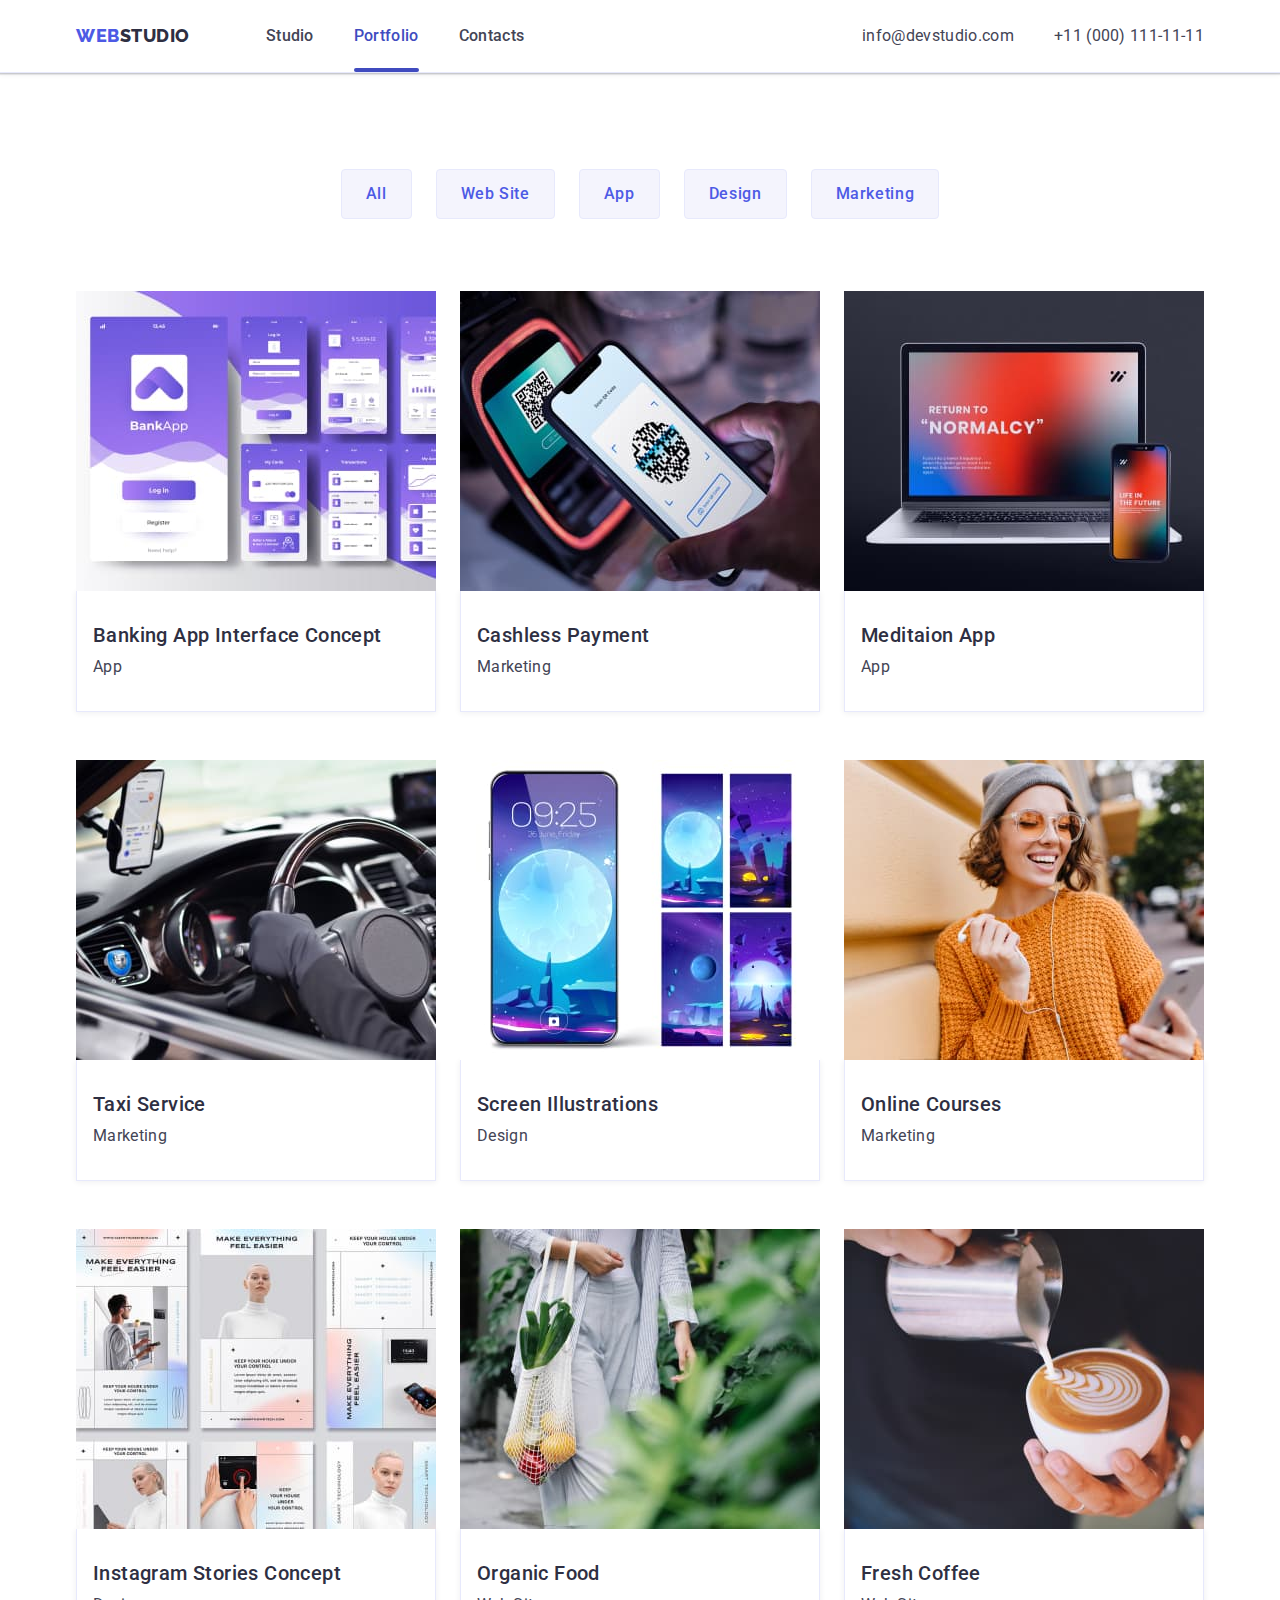
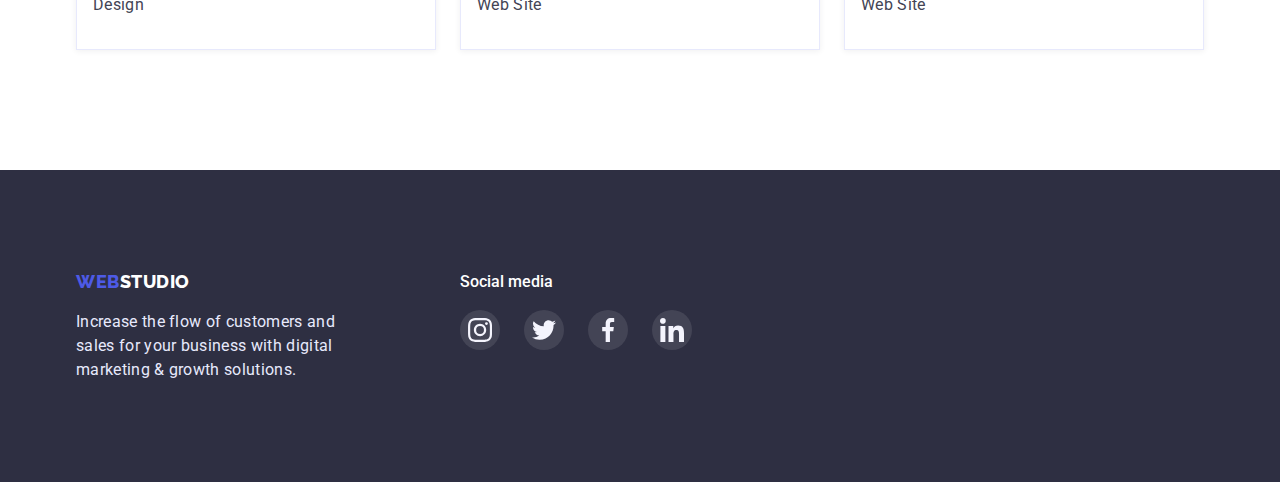
==== portfolio.html @ c46cf6c3 "Initial commit" ====
<!DOCTYPE html>
<html lang="en">
  <head>
    <meta charset="UTF-8" />
    <meta http-equiv="X-UA-Compatible" content="IE=edge" />
    <meta name="viewport" content="width=device-width, initial-scale=1.0" />
    <title>WebStudio</title>
    <!-- Fonts -->
    <link rel="preconnect" href="https://fonts.googleapis.com" />
    <link rel="preconnect" href="https://fonts.gstatic.com" crossorigin />
    <link
      href="https://fonts.googleapis.com/css2?family=Raleway:wght@800&family=Roboto:wght@400;500;700&display=swap"
      rel="stylesheet"
    />
    <!-- Modern normalize -->
    <link
      rel="stylesheet"
      href="https://cdn.jsdelivr.net/npm/modern-normalize@1.1.0/modern-normalize.min.css"
    />
    <!-- Custom styles -->
    <link rel="stylesheet" href="./css/styles.css" />
  </head>
  <body>
    <!--Header section-->
    <header class="page-header">
      <div class="container header-container">
        <nav class="page-nav">
          <a class="logo link" href="./index.html"
            ><span class="logo-part">Web</span>Studio</a
          >
          <ul class="menu list">
            <li class="menu-item">
              <a class="menu-link link" href="./index.html">Studio</a>
            </li>
            <li class="menu-item">
              <a class="menu-link current link" href="./portfolio.html"
                >Portfolio</a
              >
            </li>
            <li class="menu-item">
              <a class="menu-link link" href="">Contacts</a>
            </li>
          </ul>
        </nav>
        <address class="contacts">
          <ul class="menu-contacts list">
            <li class="menu-contact-item">
              <a class="contact-link link" href="mailto:info@devstudio.com"
                >info@devstudio.com</a
              >
            </li>
            <li class="menu-contact-item">
              <a class="contact-link link" href="tel:+110001111111"
                >+11 (000) 111-11-11</a
              >
            </li>
          </ul>
        </address>
      </div>
    </header>

    <main>
      <!-- Portfolio -->
      <section class="portfoio-section">
        <div class="container">
          <h1 class="visually-hidden">Portfolio</h1>
          <ul class="filters-list list">
            <li class="filter-item">
              <button class="filter-btn" type="button">All</button>
            </li>
            <li class="filter-item">
              <button class="filter-btn" type="button">Web Site</button>
            </li>
            <li class="filter-item">
              <button class="filter-btn" type="button">App</button>
            </li>
            <li class="filter-item">
              <button class="filter-btn" type="button">Design</button>
            </li>
            <li class="filter-item">
              <button class="filter-btn" type="button">Marketing</button>
            </li>
          </ul>
          <ul class="portfolio-list list card-set">
            <li class="portfolio-item card-set-item">
              <a class="portfolio-link link" href="">
                <div class="portfolio-img-wrapper">
                  <img
                    class="portfolio-img"
                    src="./images/portfolio/banking-app.jpg"
                    alt="banking-app"
                    width="360"
                    height="300"
                  />
                  <p class="overlay section-description">
                    14 Stylish and User-Friendly App Design Concepts · Task
                    Manager App · Calorie Tracker App · Exotic Fruit Ecommerce
                    App · Cloud Storage App 14 Stylish and User-Friendly App
                    Design Concepts · Task Manager App · Calorie Tracker App ·
                    Exotic Fruit Ecommerce App · Cloud Storage App
                  </p>
                </div>
                <div class="portfolio-wrapper">
                  <h2 class="subtitle">Banking App Interface Concept</h2>
                  <p class="section-description">App</p>
                </div>
              </a>
            </li>
            <li class="portfolio-item card-set-item">
              <a class="portfolio-link link" href="">
                <div class="portfolio-img-wrapper">
                  <img
                    class="portfolio-img"
                    src="./images/portfolio/cashless-payment.jpg"
                    alt="paypass"
                    width="360"
                    height="300"
                  />
                  <p class="overlay section-description">
                    14 Stylish and User-Friendly App Design Concepts · Task
                    Manager App · Calorie Tracker App · Exotic Fruit Ecommerce
                    App · Cloud Storage App
                  </p>
                </div>
                <div class="portfolio-wrapper">
                  <h2 class="subtitle">Cashless Payment</h2>
                  <p class="section-description">Marketing</p>
                </div>
              </a>
            </li>
            <li class="portfolio-item card-set-item">
              <a class="portfolio-link link" href="">
                <div class="portfolio-img-wrapper">
                  <img
                    class="portfolio-img"
                    src="./images/portfolio/meditaion-app.jpg"
                    alt="laptop-and-smartphone-with-inscription-return-to-normalcy"
                    width="360"
                    height="300"
                  />
                  <p class="overlay section-description">
                    14 Stylish and User-Friendly App Design Concepts · Task
                    Manager App · Calorie Tracker App · Exotic Fruit Ecommerce
                    App · Cloud Storage App
                  </p>
                </div>
                <div class="portfolio-wrapper">
                  <h2 class="subtitle">Meditaion App</h2>
                  <p class="section-description">App</p>
                </div>
              </a>
            </li>
            <li class="portfolio-item card-set-item">
              <a class="portfolio-link link" href="">
                <div class="portfolio-img-wrapper">
                  <img
                    class="portfolio-img"
                    src="./images/portfolio/taxi-service.jpg"
                    alt="hands-on-the-car-steering-wheel"
                    width="360"
                    height="300"
                  />
                  <p class="overlay section-description">
                    14 Stylish and User-Friendly App Design Concepts · Task
                    Manager App · Calorie Tracker App · Exotic Fruit Ecommerce
                    App · Cloud Storage App
                  </p>
                </div>
                <div class="portfolio-wrapper">
                  <h2 class="subtitle">Taxi Service</h2>
                  <p class="section-description">Marketing</p>
                </div>
              </a>
            </li>
            <li class="portfolio-item card-set-item">
              <a class="portfolio-link link" href="">
                <div class="portfolio-img-wrapper">
                  <img
                    class="portfolio-img"
                    src="./images/portfolio/screen-illustrations.jpg"
                    alt="smartphone-screensavers"
                    width="360"
                    height="300"
                  />
                  <p class="overlay section-description">
                    14 Stylish and User-Friendly App Design Concepts · Task
                    Manager App · Calorie Tracker App · Exotic Fruit Ecommerce
                    App · Cloud Storage App
                  </p>
                </div>
                <div class="portfolio-wrapper">
                  <h2 class="subtitle">Screen Illustrations</h2>
                  <p class="section-description">Design</p>
                </div>
              </a>
            </li>
            <li class="portfolio-item card-set-item">
              <a class="portfolio-link link" href="">
                <div class="portfolio-img-wrapper">
                  <img
                    class="portfolio-img"
                    src="./images/portfolio/online-courses.jpg"
                    alt="girl-with-a-smartphone"
                    width="360"
                    height="300"
                  />
                  <p class="overlay section-description">
                    14 Stylish and User-Friendly App Design Concepts · Task
                    Manager App · Calorie Tracker App · Exotic Fruit Ecommerce
                    App · Cloud Storage App
                  </p>
                </div>
                <div class="portfolio-wrapper">
                  <h2 class="subtitle">Online Courses</h2>
                  <p class="section-description">Marketing</p>
                </div>
              </a>
            </li>
            <li class="portfolio-item card-set-item">
              <a class="portfolio-link link" href="">
                <div class="portfolio-img-wrapper">
                  <img
                    class="portfolio-img"
                    src="./images/portfolio/instagram-stories-concept.jpg"
                    alt="instagram-stories"
                    width="360"
                    height="300"
                  />
                  <p class="overlay section-description">
                    14 Stylish and User-Friendly App Design Concepts · Task
                    Manager App · Calorie Tracker App · Exotic Fruit Ecommerce
                    App · Cloud Storage App
                  </p>
                </div>
                <div class="portfolio-wrapper">
                  <h2 class="subtitle">Instagram Stories Concept</h2>
                  <p class="section-description">Design</p>
                </div>
              </a>
            </li>
            <li class="portfolio-item card-set-item">
              <a class="portfolio-link link" href="">
                <div class="portfolio-img-wrapper">
                  <img
                    class="portfolio-img"
                    src="./images/portfolio/organic-food.jpg"
                    alt="girl-with-a-bag-of-fruit"
                    width="360"
                    height="300"
                  />
                  <p class="overlay section-description">
                    14 Stylish and User-Friendly App Design Concepts · Task
                    Manager App · Calorie Tracker App · Exotic Fruit Ecommerce
                    App · Cloud Storage App
                  </p>
                </div>
                <div class="portfolio-wrapper">
                  <h2 class="subtitle">Organic Food</h2>
                  <p class="section-description">Web Site</p>
                </div>
              </a>
            </li>
            <li class="portfolio-item card-set-item">
              <a class="portfolio-link link" href="">
                <div class="portfolio-img-wrapper">
                  <img
                    class="portfolio-img"
                    src="./images/portfolio/fresh-coffee.jpg"
                    alt="cup-of-coffee"
                    width="360"
                    height="300"
                  />
                  <p class="overlay section-description">
                    14 Stylish and User-Friendly App Design Concepts · Task
                    Manager App · Calorie Tracker App · Exotic Fruit Ecommerce
                    App · Cloud Storage App
                  </p>
                </div>
                <div class="portfolio-wrapper">
                  <h2 class="subtitle">Fresh Coffee</h2>
                  <p class="section-description">Web Site</p>
                </div>
              </a>
            </li>
          </ul>
        </div>
      </section>
    </main>

    <!--Footer section-->
    <footer class="footer-section">
      <div class="container footer-container">
        <div class="footer-block">
          <a class="logo logo-light link" href="./index.html"
            ><span class="logo-part">Web</span>Studio</a
          >
          <p
            class="section-description section-description-light footer-description"
          >
            Increase the flow of customers and sales for your business with
            digital marketing & growth solutions.
          </p>
        </div>

        <div clas="footer-block">
          <p class="footer-title">Social media</p>
          <ul class="socials list">
            <li class="socials-item">
              <a
                class="footer-link link"
                href="https://instagram.com"
                aria-label="Instagram"
                target="_blank"
                rel="noopener noreferrer"
              >
                <svg class="footer-socials-icon" width="24px" height="24px">
                  <use href="./images/icons.svg#icon-instagram"></use>
                </svg>
              </a>
            </li>
            <li class="socials-item">
              <a
                class="footer-link link"
                href="https://twitter.com"
                aria-label="Twitter"
                target="_blank"
                rel="noopener noreferrer"
              >
                <svg class="footer-socials-icon" width="24px" height="24px">
                  <use href="./images/icons.svg#icon-twitter"></use>
                </svg>
              </a>
            </li>
            <li class="socials-item">
              <a
                class="footer-link link"
                href="https://facebook.com"
                aria-label="Facebook"
                target="_blank"
                rel="noopener noreferrer"
              >
                <svg class="footer-socials-icon" width="24px" height="24px">
                  <use href="./images/icons.svg#icon-facebook"></use>
                </svg>
              </a>
            </li>
            <li class="socials-item">
              <a
                class="footer-link link"
                href="https://linkedin.com"
                aria-label="LinkedIn"
                target="_blank"
                rel="noopener noreferrer"
              >
                <svg class="footer-socials-icon" width="24px" height="24px">
                  <use href="./images/icons.svg#icon-linkedin"></use>
                </svg>
              </a>
            </li>
          </ul>
        </div>
      </div>
    </footer>
  </body>
</html>
---- css/styles.css ----
/* reset */
h1, h2, h3, h4, p {
margin: 0;
}

ul {
    margin: 0;
    padding: 0;
}

button {
    cursor: pointer;
}

img {
    display: block;
    max-width: 100%;
    height: auto;
}

.visually-hidden {
    position: absolute;
    width: 1px;
    height: 1px;
    margin: -1px;
    border: 0;
    padding: 0;

    white-space: nowrap;
    clip-path: inset(100%);
    clip: rect(0 0 0 0);
    overflow: hidden;
}

.list {
    list-style: none;
}

.link {
    text-decoration: none;
    color: currentColor;
}
/* /reset */
/* base style */
:root {
    /* Font */
    --primary-font: 'Roboto', sans-serif;
    --secondary-font: 'Raleway', sans-serif;
    /* Text color */
    --primary-slate-txt-color: #434455;
    --secondary-dark-txt-color: #2E2F42;
    --accent-ocean-txt-color: #404BBF;
    --descr-ligh-txt-color: #E7E9FC;
    --iris-brand-txt-color: #4D5AE5;
    --light-txt-color: #F4F4FD;
    --white-txt-color: #FFFFFF;
    /* Background color */
    --dark-bcg-color: #2E2F42;
    --light-bcg-color: #F4F4FD;
    --white-bcg-color: #FFFFFF;
    --iris-bcg-color: #4D5AE5;
    --ocean-bcg-color: #404BBF;
    --light-slate-color: #8E8F99;
    --footer-gray-color: rgba(255, 255, 255, 0.1);
    --footer-green-color: #31D0AA;
    --modal-bcg-color: #FCFCFC;
    --btn-light-bcg-color: #E7E9FC;
    /* Others */
    --radius: 4px;
    --indent: 24px;
    --items: 3;
    --transition-dur-func: 250ms cubic-bezier(0.4, 0, 0.2, 1);
}

body {
    font-family: var(--primary-font);
    color: var(--primary-slate-txt-color);
}

.section {
    padding-top: 120px;
    padding-bottom: 120px;
}

.container {
    width: 1158px;
    padding-left: 15px;
    padding-right: 15px;
    margin-left: auto;
    margin-right: auto;


    /* outline: 2px solid red;
    outline-offset: -2px; */
}
/* ============Components============= */
.title {
    margin-bottom: 72px;

    font-weight: 700;
    font-size: 36px;
    line-height: 1.11;
    text-align: center;
    letter-spacing: 0.02em;
    text-transform: capitalize;
    color: var(--secondary-dark-txt-color);
}

.subtitle {
    margin-bottom: 8px;

    font-weight: 500;
    font-size: 20px;
    line-height: 1.2;
    letter-spacing: 0.02em;
    color: var(--secondary-dark-txt-color);
}

.section-description {
    font-size: 16px;
    line-height: 1.5;
    letter-spacing: 0.02em;
}
/* ======Card set===== */
.card-set {
    display: flex;
    flex-wrap: wrap;
    gap: var(--indent);
}

.card-set-item {
    flex-basis: calc((100% - (var(--indent) * (var(--items) - 1))) / var(--items));
}
/* ============/Components============= */

/* ============Header============= */
.page-header {
    border-bottom: 1px solid var(--descr-ligh-txt-color);
    box-shadow: 0px 2px 1px rgba(46, 47, 66, 0.08), 0px 1px 1px rgba(46, 47, 66, 0.16), 0px 1px 6px rgba(46, 47, 66, 0.08);
}

.header-container {
    display: flex;
    
}

.page-nav {
    display: flex;
    align-items: center;
}

.logo {
    margin-right: 76px;

    font-family: 'Raleway', sans-serif;
    font-weight: 800;
    font-size: 18px;
    line-height: 1.33;
    letter-spacing: 0.03em;
    text-transform: uppercase;
    color: var(--secondary-dark-txt-color);
}
.logo-part {
    color: var(--iris-brand-txt-color);
}

.menu {
    display: flex;
    gap: 40px;
}

/* .menu-item + .menu-item {
    margin-left: 40px;
} */
.menu-link.current::after {
    content: '';
    position: absolute;
    bottom: 0;

    display: block;
    width: 100%;
    height: 4px;

    background-color: var(--ocean-bcg-color);
    border-radius: 2px;
}
.menu-link {
    position: relative;
    display: block;
    padding-top: 24px;
    padding-bottom: 24px;

    font-weight: 500;
    font-size: 16px;
    line-height: 1.5;
    letter-spacing: 0.02em; 

    transition: color var(--transition-dur-func);
}
.menu-link:hover,
.menu-link:focus {
    color: var(--accent-ocean-txt-color);
}

.menu-link.current {
    color: var(--accent-ocean-txt-color);
}

.contacts {
    margin-left: auto;
}

.menu-contacts {
    display: flex;
    gap: 40px;
}

/* .menu-contact-item + .menu-contact-item {
    margin-left: 40px;
} */

.contact-link{
    display: block;
    padding-top: 24px;
    padding-bottom: 24px;

    font-style: normal;
    font-weight: 400;
    font-size: 16px;
    line-height: 1.5;
    letter-spacing: 0.02em;
    transition: color var(--transition-dur-func);
}
.contact-link:hover,
.contact-link:focus {
    color: var(--accent-ocean-txt-color);
}
/* ============/Header============= */

/* ============Hero============= */
.hero {
    max-width: 1440px;
    margin-left: auto;
    margin-right: auto;
    text-align: center;
    padding-top: 188px;
    padding-bottom: 188px;
   

    background-color: var(--dark-bcg-color);
    background-image: linear-gradient(rgba(46, 47, 66, 0.7), rgba(46, 47, 66, 0.7)), url(../images/hero-img.jpg);
    background-repeat: no-repeat;
    background-size: cover;
    background-position: center;       
}

.main-title {
    margin-bottom: 48px;
    max-width: 496px;
    margin-left: auto;
    margin-right: auto;

    font-weight: 700;
    font-size: 56px;
    line-height: 1.07;
    letter-spacing: 0.02em;
    color: var(--white-txt-color);
}

.main-btn {
    display: inline-block;
    min-width: 169px;
    border: none;
    border-radius: var(--radius);
    padding: 16px 32px;

    font-weight: 500;
    font-size: 16px;
    line-height: 1.5;
    letter-spacing: 0.04em;
    color: var(--white-txt-color);
    background-color: var(--iris-bcg-color);
    box-shadow: 0px 4px 4px rgba(0, 0, 0, 0.15);

    transition: background-color var(--transition-dur-func);
}
.main-btn:hover,
.main-btn:focus {
    background-color: var(--ocean-bcg-color);
}
/* ============/Hero============= */

/* =========Features section=========== */
.features-list {
    --items: 4;
}
    /* display: flex;
    gap: 24px;
}

.feature-item {
    flex-basis: calc((100% - var(--indent)*(var(--items)-1)) / var(--items));
} */

.features {
    padding-bottom: 0;
}
.feature-icon-wrapper {
    display: flex;
    align-items: center;
    justify-content: center;
    margin-bottom: 8px;

    width: 264px;
    height: 112px;
    background-color: var(--light-bcg-color);
    border-radius: var(--radius);
}

/* =========/Features section=========== */

/* ======What are we doing section======= */


/* ======What are we doing section======= */

/* ============Our team section============ */
.team-wrapper {
    padding-top: 32px;
    padding-bottom: 32px;
    padding-right: 16px;
    padding-left: 16px;
    text-align: center;

    box-shadow: 0px 1px 6px rgba(46, 47, 66, 0.08), 0px 1px 1px rgba(46, 47, 66, 0.16), 0px 2px 1px rgba(46, 47, 66, 0.08);
}

.team-list {
    --items: 4;
}
.team-section {
    background-color: var(--light-bcg-color);
}

.team-item {
    background-color: var(--white-bcg-color);
}

.socials {
    margin-top: 8px;
    display: flex;
    justify-content: center;
    gap: 24px;
}

.socials-item {
    width: 40px;
    height: 40px;
}

.socials-link {
    display: flex;
    align-items: center;
    justify-content: center;

    width: 100%;
    height: 100%;
    background-color: var(--iris-bcg-color);
    border-radius: 50%;

    transition: background-color var(--transition-dur-func);
}

.socials-link:hover,
.socials-link:focus {
    background-color: var(--ocean-bcg-color);
}

.socials-icon {
    fill: var(--light-bcg-color);
}


/* ============/Our team section============ */
/* ============Customers========= */
.customers-list {
    display: flex;
    justify-content: center;
    gap: 24px;
}

.customers-item {
    width: 168px;
    height: 88px;
}

.customers-link {
    display: flex;
    justify-content: center;
    align-items: center;

    width: 100%;
    height: 100%;
    border: 1px solid var(--light-slate-color);
    border-radius: var(--radius);
    color: var(--light-slate-color);

    transition: border var(--transition-dur-func), color var(--transition-dur-func);
}

.customers-icon {
    fill: currentColor;
}

.customers-link:hover,
.contact-link:focus {
    border: 1px solid var(--ocean-bcg-color);
    color: var(--ocean-bcg-color);
}

.customers-icon {
    fill: currentColor;
}

/* ============Customers========= */

/* ==========Portfolio============= */
.portfoio-section {
    padding-top: 96px;
    padding-bottom: 120px;
}

.filters-list {
    display: flex;
    justify-content: center;
    margin-bottom: 72px;
    gap: 24px;
}

.filter-btn {
    border: 1px solid var(--descr-ligh-txt-color);
    border-radius: var(--radius);
    padding: 12px 24px;

    font-weight: 500;
    font-size: 16px;
    line-height: 1.5;
    letter-spacing: 0.04em;
    align-items: center;
    text-align: center;
    color: var(--iris-brand-txt-color);
    background-color: var(--light-bcg-color);

    transition: background-color var(--transition-dur-func), color var(--transition-dur-func), box-shadow var(--transition-dur-func);
    
}

.filter-btn:hover,
.filter-btn:focus {
    background-color: var(--ocean-bcg-color);
    color: var(--white-txt-color);
    box-shadow: 0px 3px 1px rgba(0, 0, 0, 0.1), 0px 2px 1px rgba(0, 0, 0, 0.08), 0px 2px 2px rgba(0, 0, 0, 0.12);
}

.portfolio-list {
    row-gap: 48px;
}

.portfolio-wrapper {
    padding-top: 32px;
    padding-bottom: 32px;
    padding-right: 16px;
    padding-left: 16px;

    border: 1px solid var(--descr-ligh-txt-color);
    border-top: none;
    box-shadow: 0px 1px 6px rgba(46, 47, 66, 0.08);
}

.portfolio-link {
    display: block;

    transition: border var(--transition-dur-func), box-shadow var(--transition-dur-func);
}

.portfolio-link:hover,
.portfolio-link:focus {
    display: block;
    border: 0.5px solid var(--light-bcg-color);
    border-top: none;
    box-shadow: 0px 1px 6px rgba(46, 47, 66, 0.08), 0px 1px 1px rgba(46, 47, 66, 0.16), 0px 2px 1px rgba(46, 47, 66, 0.08);
}

.portfolio-img-wrapper {
    position: relative;
    overflow: hidden;
}

.overlay {
    position: absolute;
    top: 0;
    left: 0;
    width: 100%;
    height: 100%;
    overflow: auto;
    transform: translate(0, 100%);
    transition: transform var(--transition-dur-func);

    padding: 40px 32px;
    background-color: var(--iris-bcg-color);
    color: var(--light-txt-color);
    
}

.portfolio-link:hover .overlay,
.portfolio-link:focus .overlay {
    transform: translate(0, 0);
}

/* ==========/Portfolio============= */

/* ============footer============ */
.footer-section {
    padding-top: 100px;
    padding-bottom: 100px;

    background-color: var(--dark-bcg-color);
}

.footer-container {
    display: flex;
    gap: 120px;
}

.logo-light {
    color: var(--white-txt-color);
}
.footer-description {
    max-width: 264px;
    margin-top: 16px;
}
.section-description-light {
    color: var(--descr-ligh-txt-color)
}


.footer-title {
    margin-bottom: 16px;

    font-weight: 500;
    font-size: 16px;
    line-height: 1.5;
    color: var(--white-txt-color);
}

.footer-link {
    display: flex;
    align-items: center;
    justify-content: center;

    width: 100%;
    height: 100%;
    background-color: var(--footer-gray-color);
    border-radius: 50%;
    color: var(--light-bcg-color);

    transition: background-color var(--transition-dur-func);
}

.footer-link:hover,
.footer-link:focus {
    background-color: var(--footer-green-color);
}

.footer-socials-icon {
    fill: currentColor;
}

/* ============footer============ */

/* ===============Modal window============ */
.backdrop {
    position: fixed;
    top: 0;
    left: 0;
    z-index: 100;
    width: 100%;
    height: 100%;
    background-color: rgba(46, 47, 66, 0.4);
    
    transition: opacity var(--transition-dur-func), visibility var(--transition-dur-func);
}

.backdrop.is-hidden {
    opacity: 0;
    visibility: hidden;
    pointer-events: none;
}

.backdrop.is-hidden .modal {
    transform: translate(-50%, -50%) scale(1.1);
}

.modal {
    position: absolute;
    top: 50%;
    left: 50%;

    width: 408px;
    height: 576px;
    background-color: var(--modal-bcg-color);
    box-shadow: 0px 1px 1px rgba(0, 0, 0, 0.14), 0px 1px 3px rgba(0, 0, 0, 0.12), 0px 2px 1px rgba(0, 0, 0, 0.2);
    border-radius: 4px;

    transform: translate(-50%, -50%) scale(1);
    transition: transform var(--transition-dur-func);
}

.modal-close-btn {
    position: absolute;
    top: 24px;
    right: 24px;

    display: flex;
    justify-content: center;
    align-items: center;
    padding: 0;
    width: 24px;
    height: 24px;
    background-color: var(--btn-light-bcg-color);
    border: 1px solid rgba(0, 0, 0, 0.1);
    border-radius: 50%;

    transition: background-color var(--transition-dur-func);
}

.modal-close-btn:hover,
.modal-close-btn:focus {
    background-color: var(--ocean-bcg-color);
    border: none;
    color: var(--white-txt-color);
}

.modal-close-btn-icon {
    fill: currentColor;

    transition: fill var(--transition-dur-func);
}

/* ===============/Modal window============ */
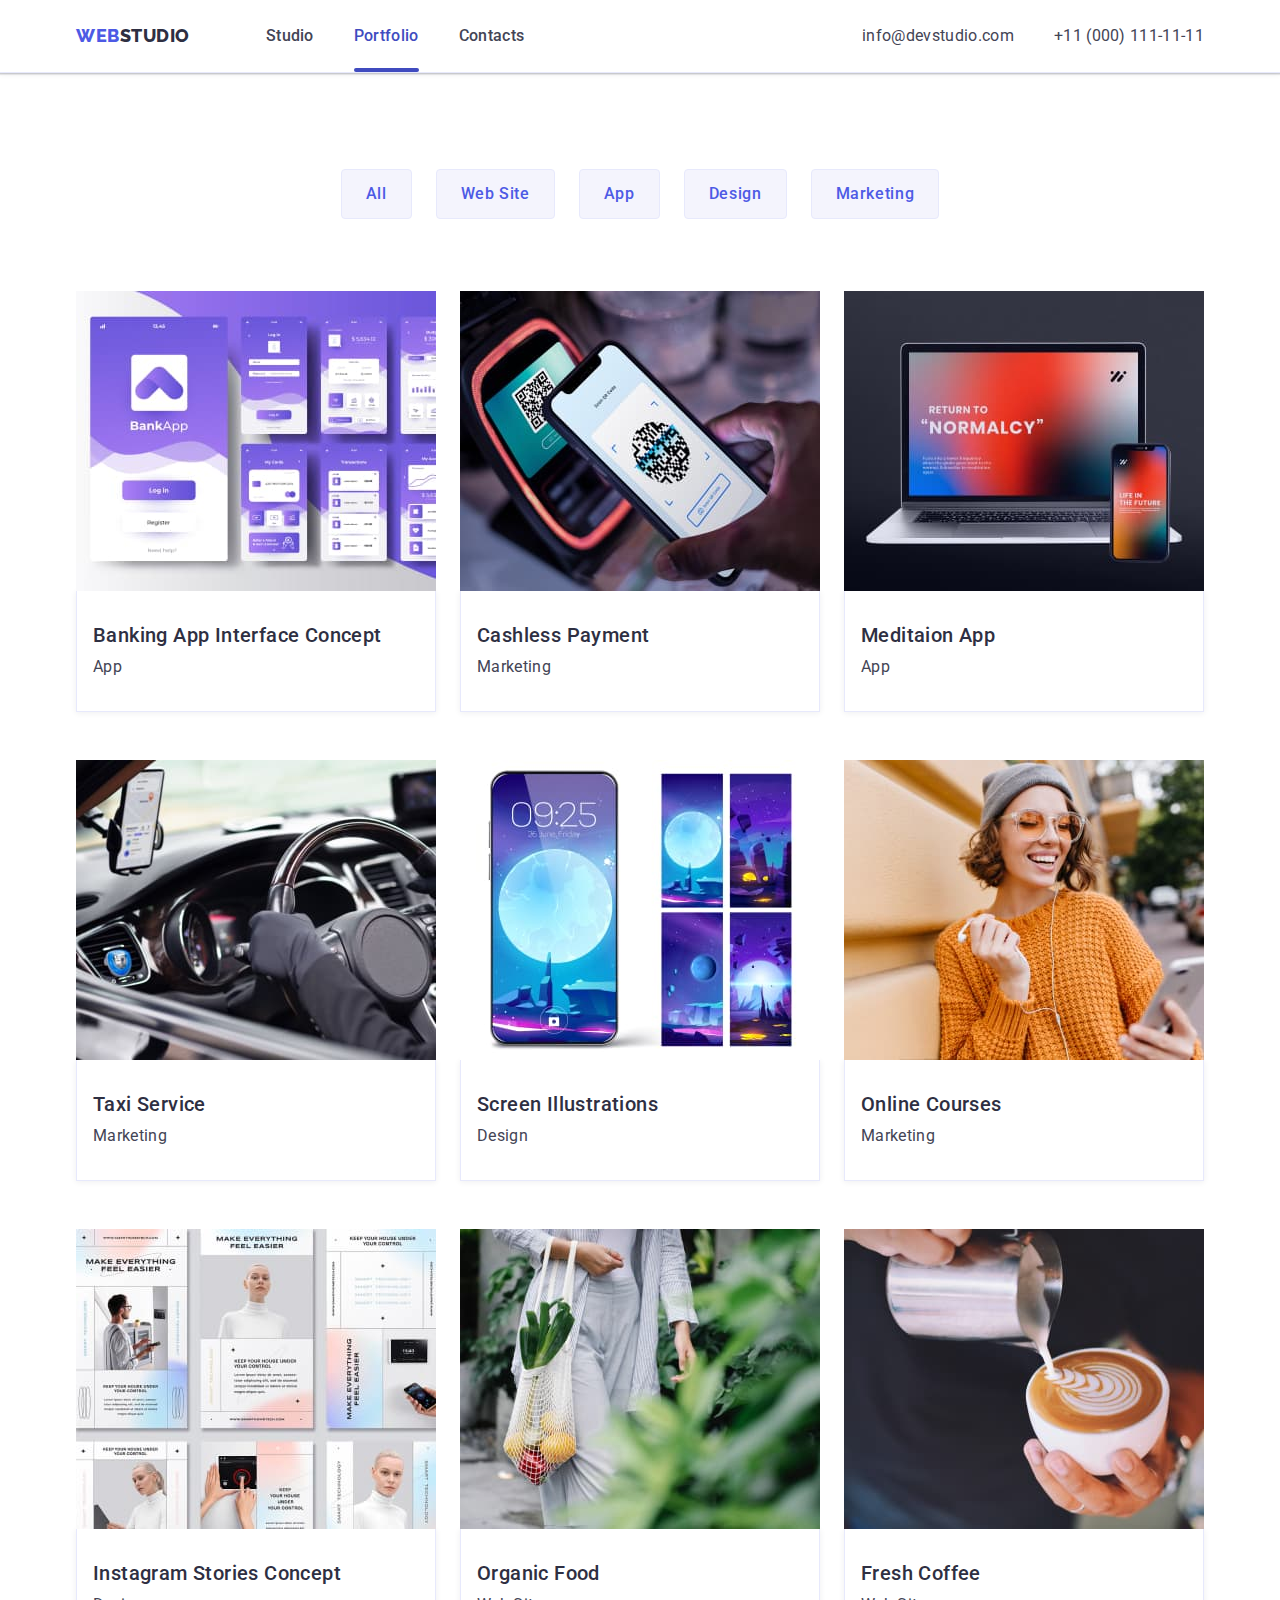
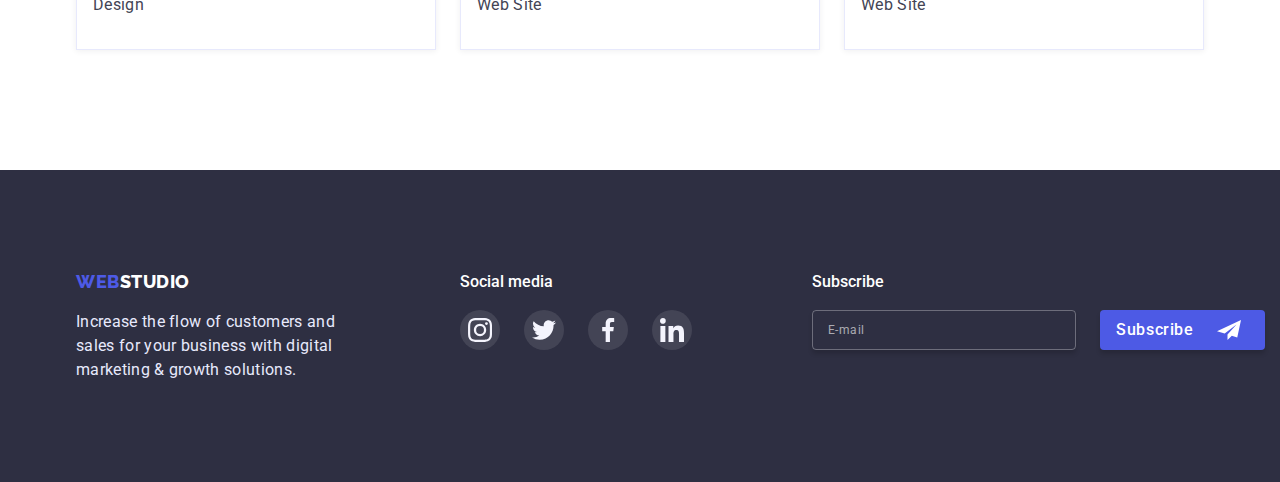
==== commit e5ac69d7: "Update portfolio.html" ====
--- a/portfolio.html
+++ b/portfolio.html
@@ -359,6 +359,22 @@
             </li>
           </ul>
         </div>
+        <div class="footer-form-group">
+          <strong class="footer-form-title footer-title">Subscribe</strong>
+          <form class="footer-form" name="footer-form" autocomplete="off">
+            <label class="footer-form-field">
+              <input
+                type="email"
+                class="footer-form-input"
+                name="user_email"
+                placeholder="exaple@gmail.com"
+                required
+              />
+              <span class="footer-form-label">E-mail</span>
+            </label>
+            <button class="footer-form-btn" type="submit">Subscribe</button>
+          </form>
+        </div>
       </div>
     </footer>
   </body>
--- a/css/styles.css
+++ b/css/styles.css
@@ -536,7 +536,7 @@
     color: var(--white-txt-color);
 }
 .footer-description {
-    max-width: 264px;
+    width: 264px;
     margin-top: 16px;
 }
 .section-description-light {
@@ -575,6 +575,109 @@
 .footer-socials-icon {
     fill: currentColor;
 }
+
+/* footer-form */
+.footer-form-title {
+    display: block;
+}
+
+.footer-form {
+    display: flex;
+    gap: 24px;
+}
+
+.footer-form-field {
+    display: block;
+    position: relative;
+}
+
+.footer-form-input {
+    width: 264px;
+    height: 40px;
+    padding: 8px 16px;
+
+    background-color: transparent;
+    border: 1px solid rgba(255, 255, 255, 0.3);
+    box-shadow: 0px 4px 4px rgba(0, 0, 0, 0.15);
+    border-radius: 4px;
+    outline: transparent;
+    color: var(--descr-ligh-txt-color);
+
+    transition: border var(--transition-dur-func);
+}
+
+.footer-form-input:focus,
+.footer-form-input:not(:placeholder-shown) {
+    border: 1px solid var(--iris-bcg-color);
+}
+
+.footer-form-input::placeholder {
+    opacity: 0;
+    transition: opasity var(--transition-dur-func) 150ms;
+    color: rgba(255, 255, 255, 0.6);
+
+}
+
+.footer-form-input:focus::placeholder {
+    opacity: 1;
+}
+
+.footer-form-label {
+    position: absolute;
+    top: 8px;
+    left: 16px;
+
+   font-size: 12px;
+   line-height: calc(24 / 12);
+   align-items: center;
+   letter-spacing: 0.04em;
+   color: rgba(255, 255, 255, 0.6);
+
+   transition: transform var(--transition-dur-func);
+}
+
+.footer-form-input:focus + .footer-form-label,
+.footer-form-input:not(:placeholder-shown) + .footer-form-label {
+    transform: translateY(-100%) scale(0.9);
+}
+
+.footer-form-btn {
+    position: relative;
+    display: flex;
+    min-width: 165px;
+    border: none;
+    border-radius: var(--radius);
+    padding-top: 8px;
+    padding-bottom: 8px;
+    padding-left: 16px;
+
+    font-weight: 500;
+    font-size: 16px;
+    line-height: 1.5;
+    letter-spacing: 0.04em;
+    color: var(--white-txt-color);
+    background-color: var(--iris-bcg-color);
+    box-shadow: 0px 4px 4px rgba(0, 0, 0, 0.15);
+    
+    transition: background-color var(--transition-dur-func);
+}
+
+.footer-form-btn:hover,
+.footer-form-btn:focus {
+    background-color: var(--ocean-bcg-color);
+}
+
+.footer-form-btn::after {
+    content: '';
+    width: 24px;
+    height: 24px;
+    background-image: url(../images/icon-send.svg);
+    position: absolute;
+    top: 8px;
+    right: 24px;
+}
+
+/* /footer-form */
 
 /* ============footer============ */
 
@@ -606,8 +709,13 @@
     top: 50%;
     left: 50%;
 
+    padding-top: 72px;
+    padding-bottom: 24px;
+    padding-left: 24px;
+    padding-right: 24px;
+
     width: 408px;
-    height: 576px;
+    min-height: 576px;
     background-color: var(--modal-bcg-color);
     box-shadow: 0px 1px 1px rgba(0, 0, 0, 0.14), 0px 1px 3px rgba(0, 0, 0, 0.12), 0px 2px 1px rgba(0, 0, 0, 0.2);
     border-radius: 4px;
@@ -647,4 +755,182 @@
     transition: fill var(--transition-dur-func);
 }
 
+
+.modal-title {
+    display: block;
+    margin-bottom: 16px;
+
+    font-weight: 500;
+    font-size: 16px;
+    line-height: 1.5;
+    text-align: center;
+    letter-spacing: 0.02em;
+    color: var(--secondary-dark-txt-color);
+}
 /* ===============/Modal window============ */
+
+/* ================Modal Form=========== */
+
+.modal-form {
+    display: flex;
+    flex-direction: column;
+}
+
+.modal-form-label {
+    margin-bottom: 8px;
+}
+
+.modal-form-input-desc {
+    display: block;
+    margin-bottom: 2px;
+
+    font-size: 12px;
+    line-height: calc(16 / 12);
+    letter-spacing: 0.04em;
+    color: var(--light-slate-color);
+}
+
+.modal-form-input-wrapper {
+    display: block;
+    position: relative;
+}
+
+.modal-form-input {
+    padding-left: 38px;
+
+    width: 100%;
+    height: 58px;
+    border: 1px solid rgba(33, 33, 33, 0.2);
+    border-radius: 4px;
+    outline: transparent;
+
+    transition: border var(--transition-dur-func);
+}
+
+.modal-form-input:focus {
+    border: 1px solid var(--iris-bcg-color);
+}
+
+.modal-form-input-icon {
+    position: absolute;
+    top: 50%;
+    left: 16px ;  
+    transform: translateY(-50%);
+    pointer-events: none;
+ 
+    fill: var(--light-slate-color);
+    transition: fill var(--transition-dur-func);
+}
+
+.modal-form-input:focus + .modal-form-input-icon {
+    fill: var(--iris-bcg-color);
+}
+
+.modal-form-message {
+    resize: none;
+    width: 100%;
+    height: 120px;
+    padding: 8px 16px;
+    border: 1px solid rgba(33, 33, 33, 0.2);
+    border-radius: 4px;
+    outline: transparent;
+
+    transition: border var(--transition-dur-func);
+}
+
+.modal-form-message::placeholder {
+    letter-spacing: 0.04em;
+    color: rgba(117, 117, 117, 0.5);
+}
+
+.modal-form-message:focus {
+    border: 1px solid var(--iris-bcg-color);
+}
+
+.modal-form-agreement {
+    display: flex;
+    align-items: center;
+    justify-content: center;
+    gap: 8px;
+    margin-bottom: 24px;
+}
+
+/* .modal-form-check-desc::before {
+    margin-right: 8px;
+
+    content: '';
+    display: block;
+    width: 16px;
+    height: 16px;
+    border: 1.25px solid #2E2F42;
+    border-radius: 2px;
+    cursor: pointer;
+} */
+
+.modal-form-checkbox {
+    appearance: none;
+    width: 16px;
+    height: 16px;
+
+    border: 1.25px solid #2E2F42;
+    border-radius: 2px;
+
+    background-image: url(../images/check.svg);
+    background-size: 0;
+    background-position: center;
+    background-repeat: no-repeat;
+
+    transition: background-color var(--transition-dur-func), border var(--transition-dur-func);
+}
+
+.modal-form-checkbox:checked {
+    background-color: var(--ocean-bcg-color);
+    border: 1.25px solid var(--ocean-bcg-color);
+    background-size: 10px 8px;
+}
+
+/* .modal-form-checkbox:focus +.modal-form-check-desc::before {
+    background-color: var(--ocean-bcg-color);
+    border: 1.25px solid var(--ocean-bcg-color);
+    background-image: url(../images/check.svg);
+    background-size: contain;
+    background-repeat: no-repeat;
+} */
+
+.modal-form-checkbox-desc {
+    font-size: 12px;
+    line-height: calc(16 / 12);
+    letter-spacing: 0.04em;
+    color: #757575;
+    user-select: none;
+}
+
+.modal-form-link {
+    color: var(--iris-brand-txt-color);
+}
+
+.modal-form-btn {
+    display: inline-block;
+    align-self: center;
+    min-width: 169px;
+    border: none;
+    border-radius: var(--radius);
+    padding: 16px 32px;
+
+    font-weight: 500;
+    font-size: 16px;
+    line-height: 1.5;
+    letter-spacing: 0.04em;
+    color: var(--white-txt-color);
+    background-color: var(--iris-bcg-color);
+    box-shadow: 0px 4px 4px rgba(0, 0, 0, 0.15);
+
+    transition: background-color var(--transition-dur-func);
+}
+
+.modal-form-btn:hover,
+.modal-form-btn:focus {
+    background-color: var(--ocean-bcg-color);
+}   
+
+/* ================/Modal Form=========== */
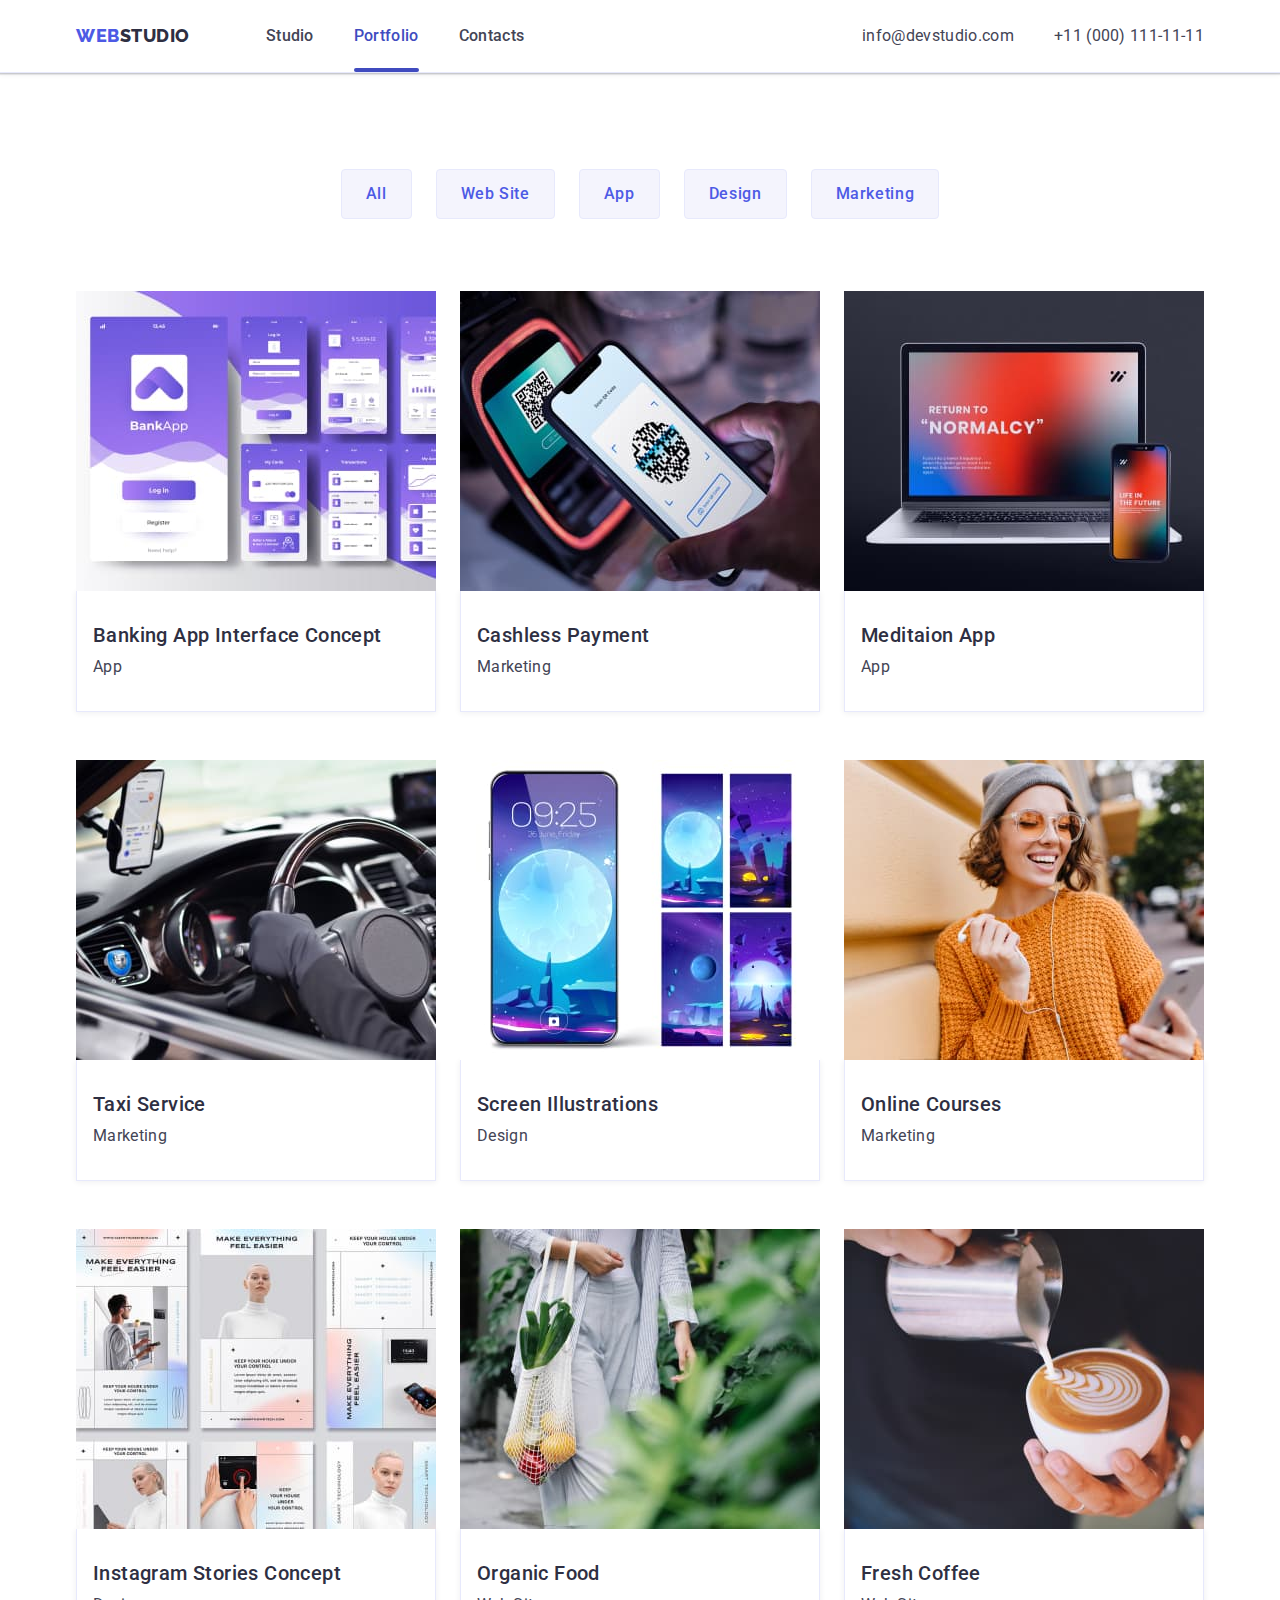
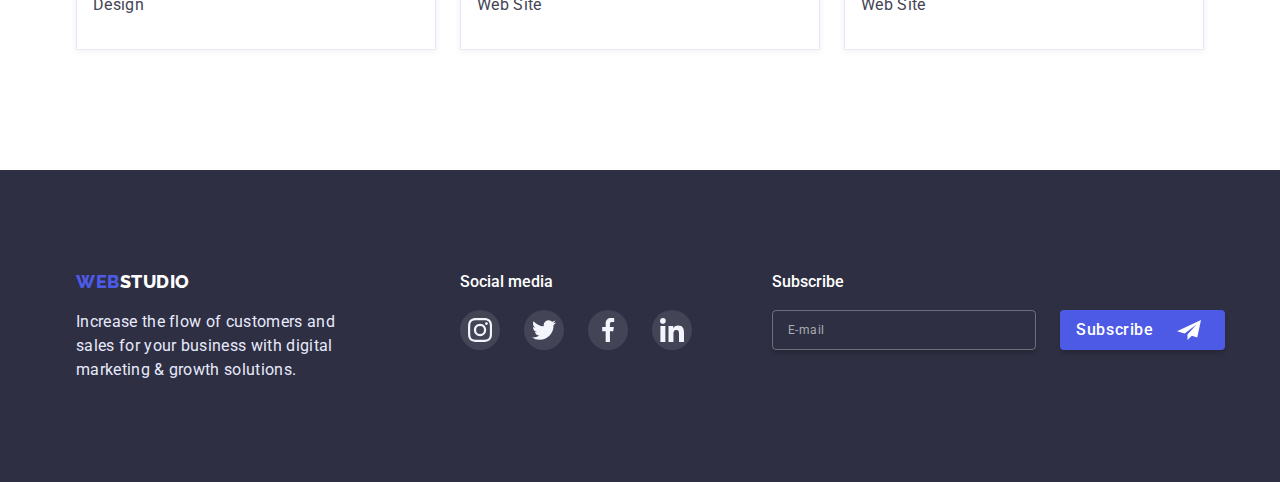
==== commit 38a89b2d: "final" ====
--- a/portfolio.html
+++ b/portfolio.html
@@ -290,74 +290,75 @@
     <!--Footer section-->
     <footer class="footer-section">
       <div class="container footer-container">
-        <div class="footer-block">
-          <a class="logo logo-light link" href="./index.html"
-            ><span class="logo-part">Web</span>Studio</a
-          >
-          <p
-            class="section-description section-description-light footer-description"
-          >
-            Increase the flow of customers and sales for your business with
-            digital marketing & growth solutions.
-          </p>
-        </div>
-
-        <div clas="footer-block">
-          <p class="footer-title">Social media</p>
-          <ul class="socials list">
-            <li class="socials-item">
-              <a
-                class="footer-link link"
-                href="https://instagram.com"
-                aria-label="Instagram"
-                target="_blank"
-                rel="noopener noreferrer"
-              >
-                <svg class="footer-socials-icon" width="24px" height="24px">
-                  <use href="./images/icons.svg#icon-instagram"></use>
-                </svg>
-              </a>
-            </li>
-            <li class="socials-item">
-              <a
-                class="footer-link link"
-                href="https://twitter.com"
-                aria-label="Twitter"
-                target="_blank"
-                rel="noopener noreferrer"
-              >
-                <svg class="footer-socials-icon" width="24px" height="24px">
-                  <use href="./images/icons.svg#icon-twitter"></use>
-                </svg>
-              </a>
-            </li>
-            <li class="socials-item">
-              <a
-                class="footer-link link"
-                href="https://facebook.com"
-                aria-label="Facebook"
-                target="_blank"
-                rel="noopener noreferrer"
-              >
-                <svg class="footer-socials-icon" width="24px" height="24px">
-                  <use href="./images/icons.svg#icon-facebook"></use>
-                </svg>
-              </a>
-            </li>
-            <li class="socials-item">
-              <a
-                class="footer-link link"
-                href="https://linkedin.com"
-                aria-label="LinkedIn"
-                target="_blank"
-                rel="noopener noreferrer"
-              >
-                <svg class="footer-socials-icon" width="24px" height="24px">
-                  <use href="./images/icons.svg#icon-linkedin"></use>
-                </svg>
-              </a>
-            </li>
-          </ul>
+        <div class="footer-two-block-wrap">
+          <div class="footer-block">
+            <a class="logo logo-light link" href="./index.html"
+              ><span class="logo-part">Web</span>Studio</a
+            >
+            <p
+              class="section-description section-description-light footer-description"
+            >
+              Increase the flow of customers and sales for your business with
+              digital marketing & growth solutions.
+            </p>
+          </div>
+          <div clas="footer-block">
+            <p class="footer-title">Social media</p>
+            <ul class="socials list">
+              <li class="socials-item">
+                <a
+                  class="footer-link link"
+                  href="https://instagram.com"
+                  aria-label="Instagram"
+                  target="_blank"
+                  rel="noopener noreferrer"
+                >
+                  <svg class="footer-socials-icon" width="24px" height="24px">
+                    <use href="./images/icons.svg#icon-instagram"></use>
+                  </svg>
+                </a>
+              </li>
+              <li class="socials-item">
+                <a
+                  class="footer-link link"
+                  href="https://twitter.com"
+                  aria-label="Twitter"
+                  target="_blank"
+                  rel="noopener noreferrer"
+                >
+                  <svg class="footer-socials-icon" width="24px" height="24px">
+                    <use href="./images/icons.svg#icon-twitter"></use>
+                  </svg>
+                </a>
+              </li>
+              <li class="socials-item">
+                <a
+                  class="footer-link link"
+                  href="https://facebook.com"
+                  aria-label="Facebook"
+                  target="_blank"
+                  rel="noopener noreferrer"
+                >
+                  <svg class="footer-socials-icon" width="24px" height="24px">
+                    <use href="./images/icons.svg#icon-facebook"></use>
+                  </svg>
+                </a>
+              </li>
+              <li class="socials-item">
+                <a
+                  class="footer-link link"
+                  href="https://linkedin.com"
+                  aria-label="LinkedIn"
+                  target="_blank"
+                  rel="noopener noreferrer"
+                >
+                  <svg class="footer-socials-icon" width="24px" height="24px">
+                    <use href="./images/icons.svg#icon-linkedin"></use>
+                  </svg>
+                </a>
+              </li>
+            </ul>
+          </div>
         </div>
         <div class="footer-form-group">
           <strong class="footer-form-title footer-title">Subscribe</strong>
--- a/css/styles.css
+++ b/css/styles.css
@@ -529,6 +529,11 @@
 
 .footer-container {
     display: flex;
+    gap: 80px;
+}
+
+.footer-two-block-wrap {
+    display: flex;
     gap: 120px;
 }
 
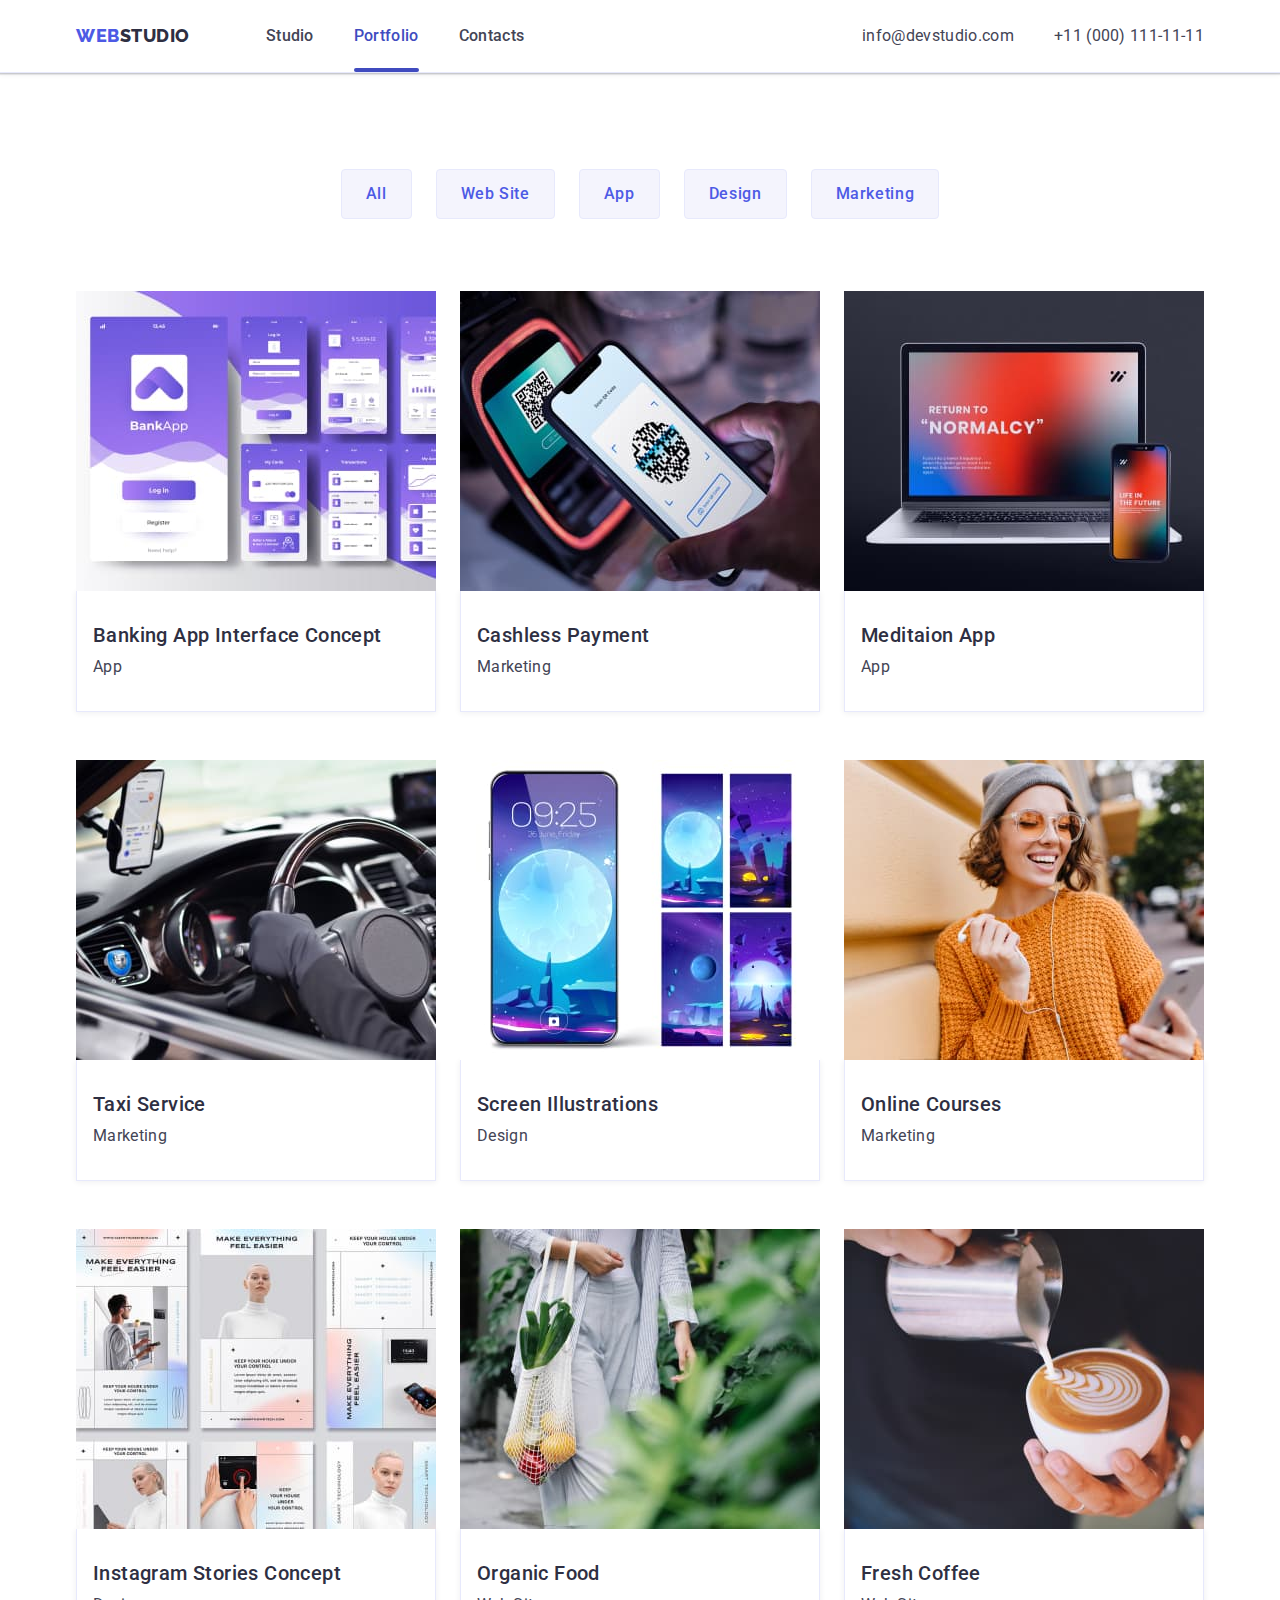
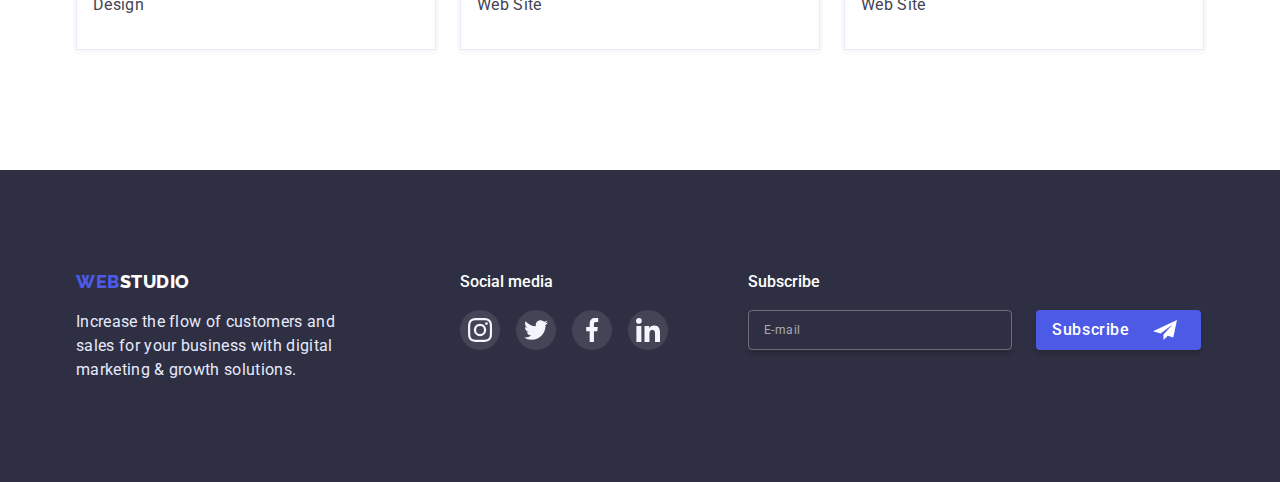
==== commit 6b7547f5: "Update portfolio.html" ====
--- a/portfolio.html
+++ b/portfolio.html
@@ -302,9 +302,9 @@
               digital marketing & growth solutions.
             </p>
           </div>
-          <div clas="footer-block">
+          <div clas="footer-block-socials">
             <p class="footer-title">Social media</p>
-            <ul class="socials list">
+            <ul class="socials list footer-socials-list">
               <li class="socials-item">
                 <a
                   class="footer-link link"
--- a/css/styles.css
+++ b/css/styles.css
@@ -558,6 +558,11 @@
     color: var(--white-txt-color);
 }
 
+.footer-socials-list {
+    width: 208px;
+    gap: 16px;
+}
+
 .footer-link {
     display: flex;
     align-items: center;
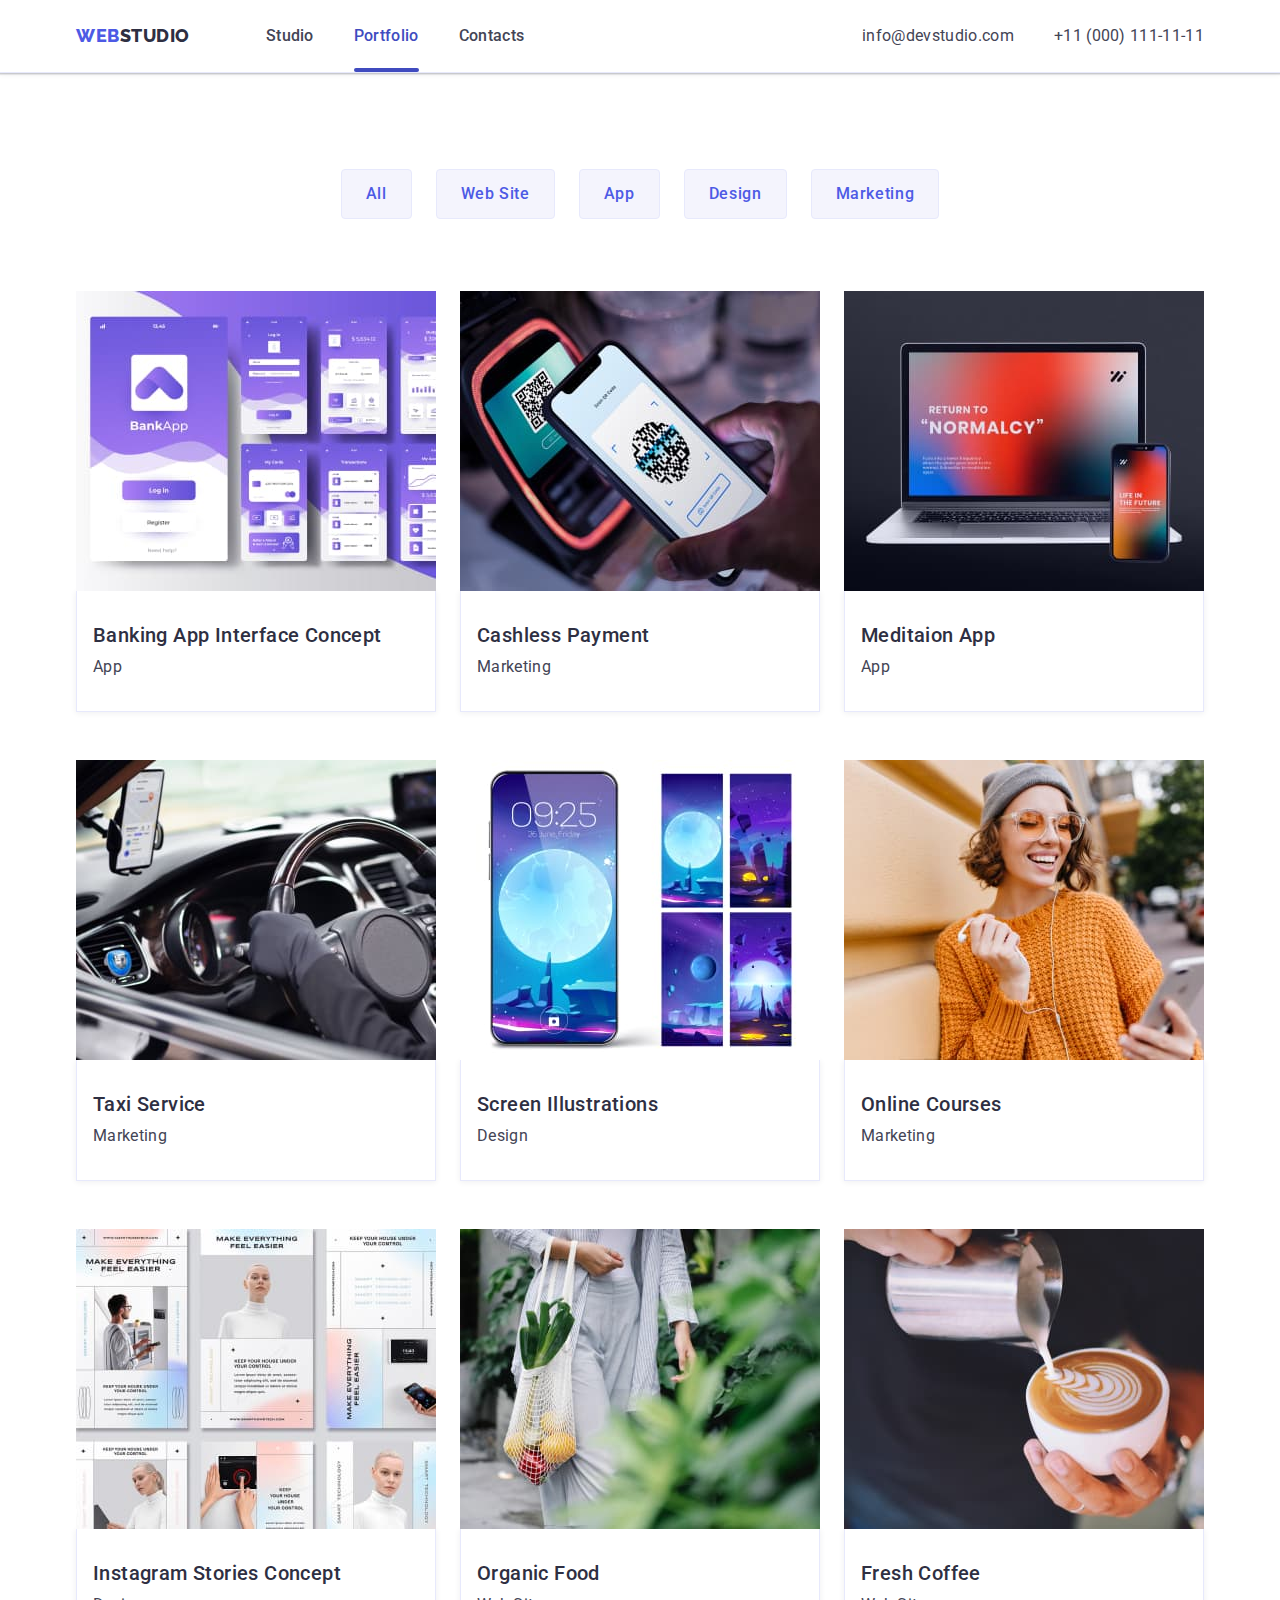
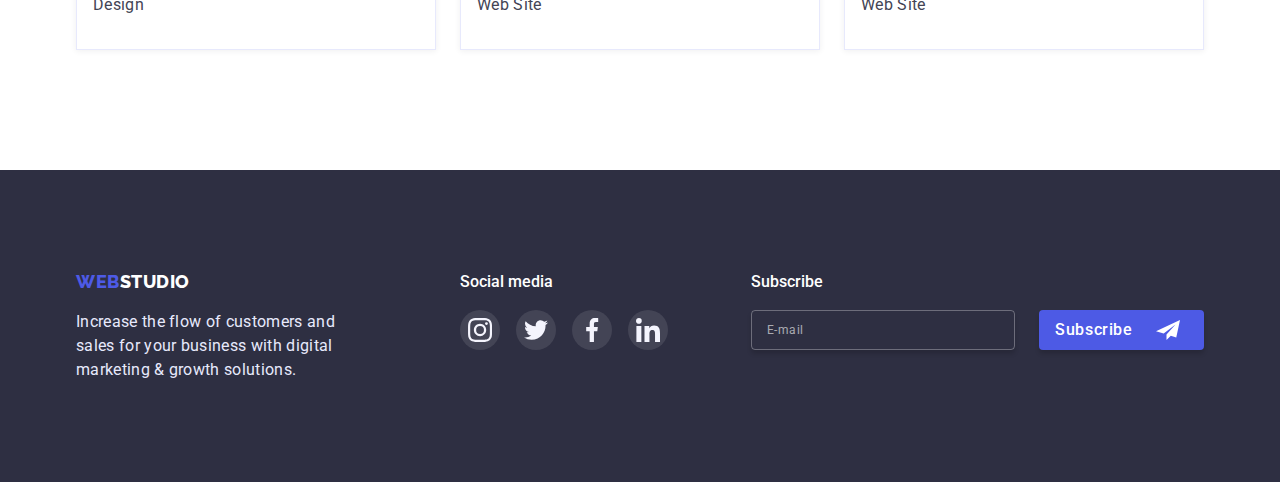
==== commit bdcf49ee: "final" ====
--- a/portfolio.html
+++ b/portfolio.html
@@ -302,7 +302,7 @@
               digital marketing & growth solutions.
             </p>
           </div>
-          <div clas="footer-block-socials">
+          <div class="footer-block-socials">
             <p class="footer-title">Social media</p>
             <ul class="socials list footer-socials-list">
               <li class="socials-item">
--- a/css/styles.css
+++ b/css/styles.css
@@ -529,7 +529,6 @@
 
 .footer-container {
     display: flex;
-    gap: 80px;
 }
 
 .footer-two-block-wrap {
@@ -587,6 +586,10 @@
 }
 
 /* footer-form */
+.footer-form-group {
+    margin-left: auto;
+}
+
 .footer-form-title {
     display: block;
 }
@@ -725,7 +728,7 @@
     padding-right: 24px;
 
     width: 408px;
-    min-height: 576px;
+
     background-color: var(--modal-bcg-color);
     box-shadow: 0px 1px 1px rgba(0, 0, 0, 0.14), 0px 1px 3px rgba(0, 0, 0, 0.12), 0px 2px 1px rgba(0, 0, 0, 0.2);
     border-radius: 4px;
@@ -809,7 +812,7 @@
     padding-left: 38px;
 
     width: 100%;
-    height: 58px;
+    height: 40px;
     border: 1px solid rgba(33, 33, 33, 0.2);
     border-radius: 4px;
     outline: transparent;
@@ -828,7 +831,7 @@
     transform: translateY(-50%);
     pointer-events: none;
  
-    fill: var(--light-slate-color);
+    fill: var(--dark-bcg-color);
     transition: fill var(--transition-dur-func);
 }
 
